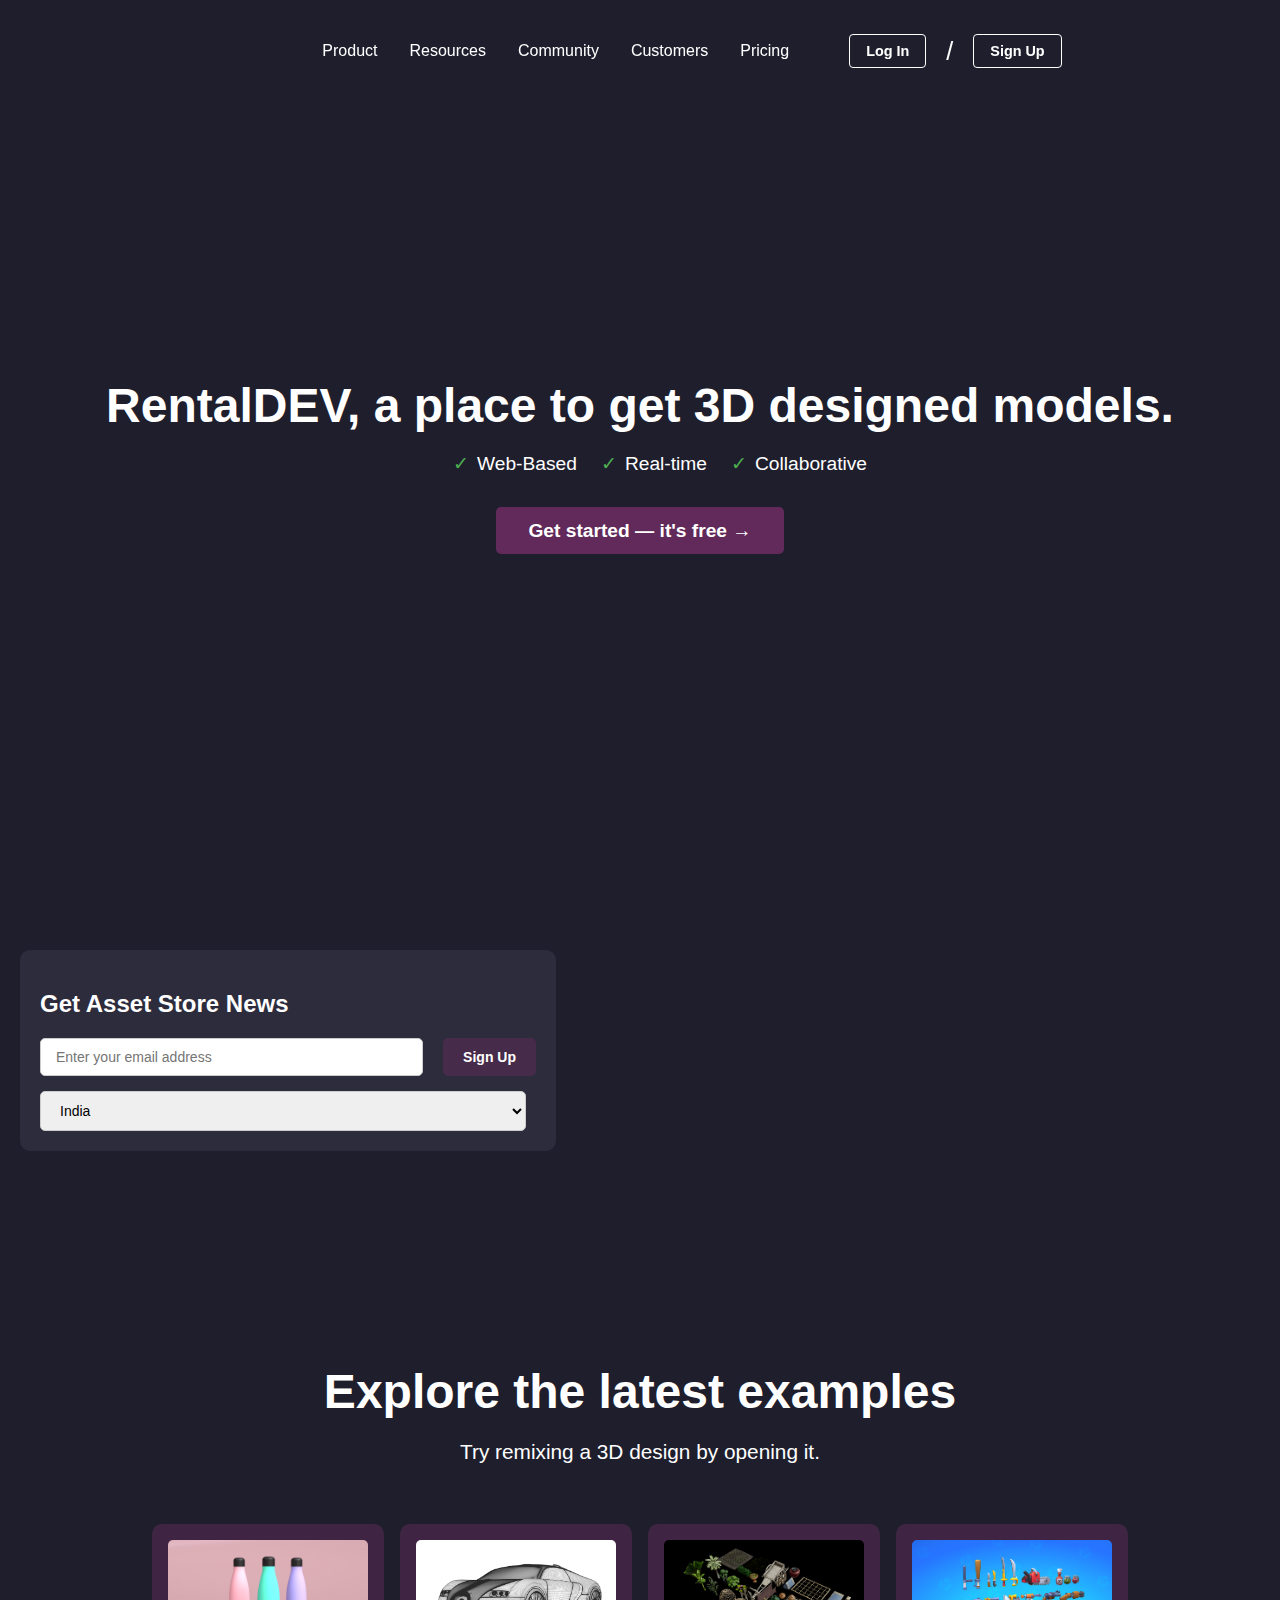
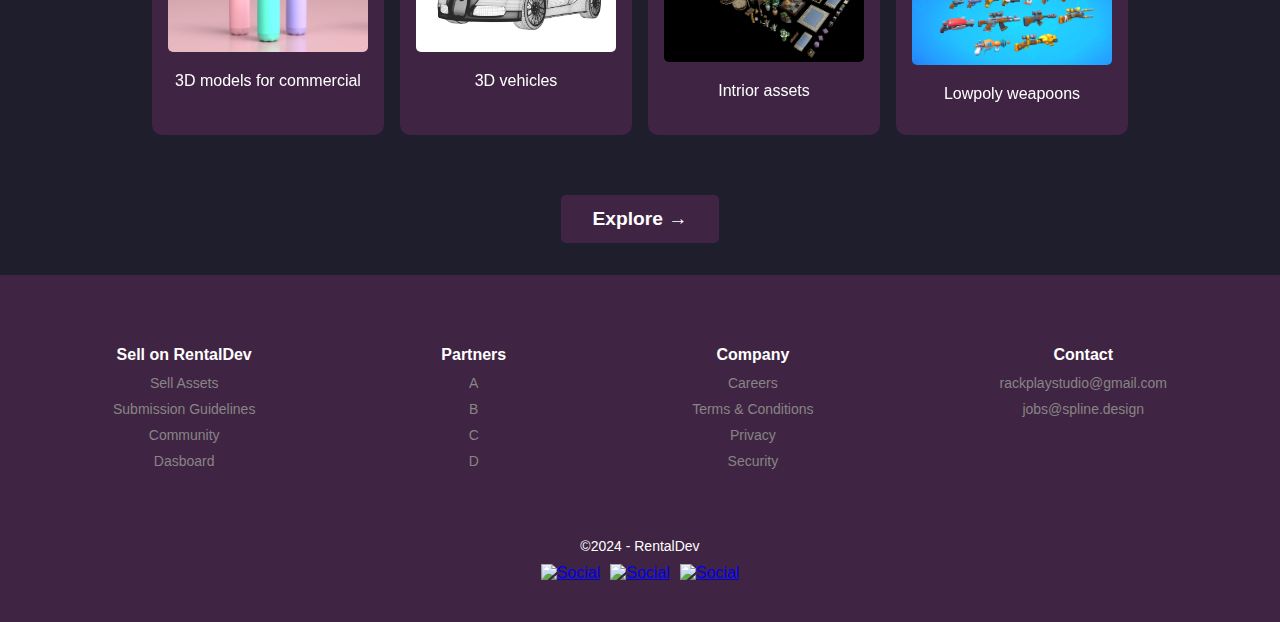
==== index.html @ 05e3976b "First Commit" ====
<!DOCTYPE html>
<html lang="en">
<head>
    <meta charset="UTF-8">
    <meta name="viewport" content="width=device-width, initial-scale=1.0">
    <title>3D Collaborative Design</title>
    <link rel="stylesheet" href="style.css">
    <script type="module" src="https://unpkg.com/@splinetool/viewer@1.9.54/build/spline-viewer.js"></script>
</head>
<body>
    <header>
        <nav class="navbar">
            <ul>
                <li><a href="#">Product</a></li>
                <li><a href="#">Resources</a></li>
                <li><a href="#">Community</a></li>
                <li><a href="#">Customers</a></li>
                <li><a href="#">Pricing</a></li>
            </ul>
            <button class="login-btn">Log In</button>
            <p class="slash">/</p>
            <button class="signUp-btn">Sign Up</button>
        </nav>
    </header>
    
    <section class="hero-section">
        <!-- Spline Viewer -->
        <spline-viewer
            url="https://prod.spline.design/7t56XCnEMOMOG2Kn/scene.splinecode"
            id="spline-viewer"
        ></spline-viewer>

        <!-- Content Overlay -->
        <div class="content">
            <h1>RentalDEV, a place to get 3D designed models.</h1>
            <ul class="features">
                <li>Web-Based</li>
                <li>Real-time</li>
                <li>Collaborative</li>
            </ul>
            <button class="cta-btn">Get started — it's free →</button>
        </div>
        <!-- <p class="hint">Press and drag to orbit</p> -->
    </section>
<!-- Forms -->
    <section class="form-section">
        <div class="form-container">
            <h2>Get Asset Store News</h2>
            <form class="subscribe-form">
                <div class="form-group">
                    <input type="email" placeholder="Enter your email address" required />
                    <button type="submit">Sign Up</button>
                </div>
                <div class="form-group">
                    <select>
                        <option value="India">India</option>
                        <option value="USA">USA</option>
                        <option value="UK">UK</option>
                        <option value="Canada">Canada</option>
                        <option value="Australia">Australia</option>
                    </select>
                </div>
            </form>
        </div>
        <div class="spline-container">
            <spline-viewer
            url="https://prod.spline.design/6tECTOuLBxXxTkJR/scene.splinecode"
            id="spline-viewer3"
        ></spline-viewer>
        </div>
    </section>

<!-- Cards -->
    <section class="examples-section">
        <h1 >Explore the latest examples</h1>
        <p class="cardsDiscription">Try remixing a 3D design by opening it.</p>
        <div class="examples-container">
            <div class="example-card">
                <img src="Images/0360.png" alt="3D Text">
                <p>3D models for commercial</p>
            </div>
            <div class="example-card">
                <img src="Images/bugatti-1651718_1280.png" alt="Interactive 3D Experience">
                <p>3D vehicles</p>
            </div>
            <div class="example-card">
                <img src="Images/Screenshot 2024-12-22 143016.png" alt="Interactive 3D Experience">
                <p>Intrior assets</p>
            </div>
            <div class="example-card">
                <img src="Images/Screenshot 2024-12-22 143150.png" alt="Interactive 3D Experience">
                <p>Lowpoly weapoons</p>
            </div>
            <!-- Add more example cards as needed -->
        </div>
        <button class="explore-btn">Explore → </button>
    </section>

<!-- Footer -->
    <footer>
        <div class="footer-container">
            <div class="footer-logo">
                <!-- <img src="logo.png" alt="Logo" /> -->
            </div>
            <div class="footer-links">
                <div>
                    <h4>Sell on RentalDev</h4>
                    <ul>
                        <li><a href="#" class="footerLinkText">Sell Assets</a></li>
                        <li><a href="#">Submission Guidelines</a></li>
                        <li><a href="#">Community</a></li>
                        <li><a href="#">Dasboard</a></li>
                    </ul>
                </div>
                <div>
                    <h4>Partners</h4>
                    <ul>
                        <li><a href="#">A</a></li>
                        <li><a href="#">B</a></li>
                        <li><a href="#">C</a></li>
                        <li><a href="#">D</a></li>

                    </ul>
                </div>
                <div>
                    <h4>Company</h4>
                    <ul>
                        <li><a href="#">Careers</a></li>
                        <li><a href="#">Terms & Conditions</a></li>
                        <li><a href="#">Privacy</a></li>
                        <li><a href="#">Security</a></li>
                    </ul>
                </div>
                <div>
                    <h4>Contact</h4>
                    <ul>
                        <li><a href="mailto:help@spline.design">rackplaystudio@gmail.com</a></li>
                        <li><a href="mailto:jobs@spline.design">jobs@spline.design</a></li>
                    </ul>
                </div>
            </div>
            <div class="footer-bottom">
                <p>©2024 - RentalDev</p>
                <div class="social-icons">
                    <a href="#"><img src="icon1.png" alt="Social" /></a>
                    <a href="#"><img src="icon2.png" alt="Social" /></a>
                    <a href="#"><img src="icon3.png" alt="Social" /></a>
                </div>
            </div>
        </div>
    </footer>    
</body>
</html>
---- style.css ----
/* General styling */
body {
    margin: 0;
    font-family: Arial, sans-serif;
    background-color: #1e1e2d;
    color: white;
    /* overflow: hidden; */
    overflow-x: hidden;
}

header {
    position: absolute;
    top: 0;
    width: 100%;
    padding: 1rem 2rem;
    display: flex;
    justify-content: space-between;
    align-items: center;
    z-index: 10;
}

.navbar {
    display: flex;
    justify-content: center;
    align-items: center;
    height: 60px; /* Set a fixed height for the nav bar */
    position: fixed;
    width: 100%;
    z-index: 10000;
    margin-top: 70px;
    backdrop-filter: blur(10px);
}

.navbar ul {
    list-style: none;
    display: flex;
    gap: 2rem;
    
}

.navbar a {
    text-decoration: none;
    color: white;
    font-size: 1rem;
}

.slash {
    font-size: 25px;
    padding: 20px;
}

.login-btn {
    padding: 0.5rem 1rem;
    background: transparent;
    border: 1px solid white;
    color: white;
    cursor: pointer;
    border-radius: 4px;
    font-size: 0.9rem;
    margin-left: 60px;
}

.signUp-btn {
    padding: 0.5rem 1rem;
    background: transparent;
    border: 1px solid white;
    color: white;
    cursor: pointer;
    border-radius: 4px;
    font-size: 0.9rem;
}

/* Hero Section */
.hero-section {
    position: relative;
    display: flex;
    flex-direction: column;
    justify-content: center;
    align-items: center;
    height: 100vh;
    text-align: center;
    overflow: hidden;
}

.hero-section .content {
    z-index: 2;
    position: relative;
}

h1 {
    font-size: 3rem;
    margin-bottom: 1rem;
    font-weight: 600;
}

.features {
    list-style: none;
    display: flex;
    gap: 1.5rem;
    justify-content: center;
    font-size: 1.2rem;
    margin-bottom: 2rem;
}

.features li::before {
    content: "✓";
    color: #4caf50;
    margin-right: 0.5rem;
}

.cta-btn {
    padding: 0.8rem 2rem;
    background-color: #612a5a;
    border: none;
    color: white;
    border-radius: 5px;
    font-size: 1.2rem;
    cursor: pointer;
    transition: background-color 0.3s ease;
}

.cta-btn:hover {
    background-color: #0056b3;
}

/* Spline Viewer */
#spline-viewer {
    position: absolute;
    top: 0;
    left: 0;
    width: 100%;
    height: 100%;
    z-index: 1;/* Prevent interactions with the Spline viewer */
}

.hint {
    position: absolute;
    bottom: 1rem;
    color: rgba(255, 255, 255, 0.6);
    font-size: 0.9rem;
    z-index: 2;
}

/* Examples Section */
.examples-section {
    padding: 2rem;
    text-align: center;
    /* background-color: #18181b; */
}

.examples-container {
    display: flex;
    gap: 1rem;
    justify-content: center;
    flex-wrap: wrap;
}

.example-card {
    background-color: #612a5a83;
    backdrop-filter: blur(10px);
    border-radius: 10px;
    width: 200px;
    padding: 1rem;
    text-align: center;
}

.example-card img {
    max-width: 100%;
    border-radius: 5px;
}

.explore-btn{
    padding: 0.8rem 2rem;
    background-color: #612a5a83;
    border: none;
    color: white;
    border-radius: 5px;
    font-size: 1.2rem;
    cursor: pointer;
    transition: background-color 0.3s ease;
    margin-top: 60px;
}

.cardsDiscription{
    font-size: 1.3rem;
    margin-bottom: 60px;
}

/* General Section Styling */
.form-section {
    display: flex;
    justify-content: center;
    align-items: center;
    padding: 50px 20px;
  }
  
.form-container {
  text-align: center;
  max-width: 500px;
  width: 100%;
}

.form-container h2 {
  font-size: 24px;
  margin-bottom: 20px;
  color: white;
}

/* Form Styling */
/* Form Section Styling */
.form-section {
    display: flex;
    justify-content: space-between;
    align-items: flex-start;
    padding: 50px 20px;
    gap: 20px;
}

.form-container {
    max-width: 40%;
    width: 100%;
    text-align: left;
    background-color: #2c2c3d;
    padding: 20px;
    border-radius: 10px;
}

.form-container h2 {
    font-size: 24px;
    margin-bottom: 20px;
    color: white;
}

.subscribe-form {
    display: flex;
    flex-direction: column;
    gap: 15px;
}

.form-group {
    display: flex;
    flex-wrap: wrap;
    gap: 10px;
}

input[type="email"], select {
    flex: 1;
    padding: 10px 15px;
    font-size: 14px;
    border: 1px solid #ccc;
    border-radius: 5px;
    outline: none;
    margin-right: 10px;
}

button {
    padding: 10px 20px;
    font-size: 14px;
    font-weight: bold;
    color: white;
    background-color: #612a5a83; /* Button color */
    border: none;
    border-radius: 5px;
    cursor: pointer;
    transition: background-color 0.3s;
}

button:hover {
    background-color: #0056b3;
}

/* Spline Container */
.spline-container {
    flex: 1;
    height: 300px; /* Adjust height as needed */
    background-color: transparent;
}

.spline-container #spline-viewer {
    width: 100%;
    height: 100%;
    border-radius: 10px;
    overflow: hidden;
}
  

/* Footer CSS Ssection */
footer {
    background-color: #612a5a83;
    color: #ffffff;
    padding: 40px 20px;
    font-family: Arial, sans-serif;
}

.footer-container {
    display: flex;
    flex-direction: column;
    align-items: center;
    text-align: center;
    /* margin-top: 150px; */
}

.footer-logo img {
    width: 50px;
    margin-bottom: 50px;

}

.footer-links {
    display: flex;
    justify-content: space-around;
    flex-wrap: wrap;
    width: 100%;
    margin-bottom: 20px;
}

.footer-links div {
    margin: 10px;
}

.footer-links h4 {
    margin-bottom: 10px;
    font-size: 16px;
    font-weight: bold;
}

.footer-links ul {
    list-style: none;
    padding: 0;
    margin: 0;
}

.footer-links li {
    margin-bottom: 8px;
}

.footer-links a {
    color: #878585;
    text-decoration: none;
    font-size: 14px;
}

.footer-links a:hover {
    text-decoration: underline;
}

.footer-bottom {
    display: flex;
    flex-direction: column;
    align-items: center;
    margin-top: 20px;
}

.footer-bottom p {
    margin: 10px 0;
    font-size: 14px;
}

.social-icons {
    display: flex;
    gap: 10px;
}

.social-icons img {
    width: 20px;
    height: 20px;
    cursor: pointer;
}

.social-icons img:hover {
    opacity: 0.7;
}
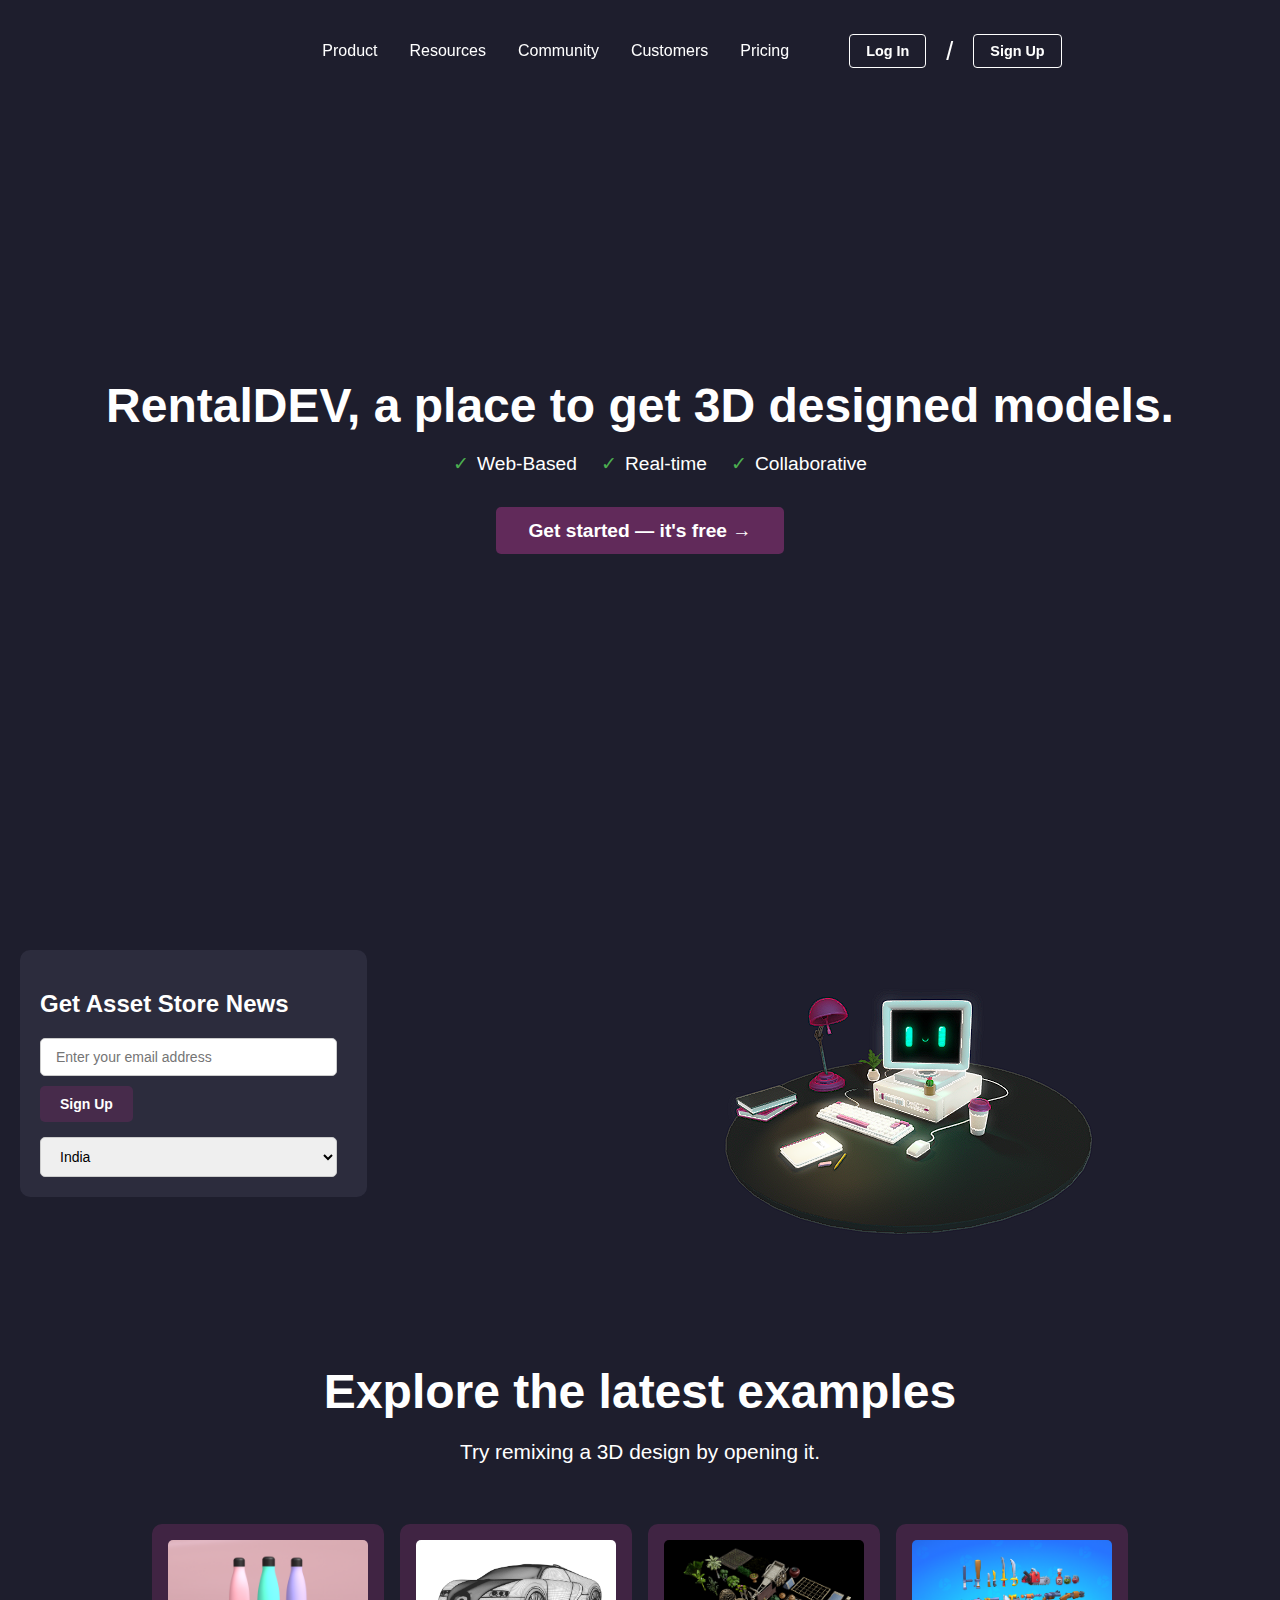
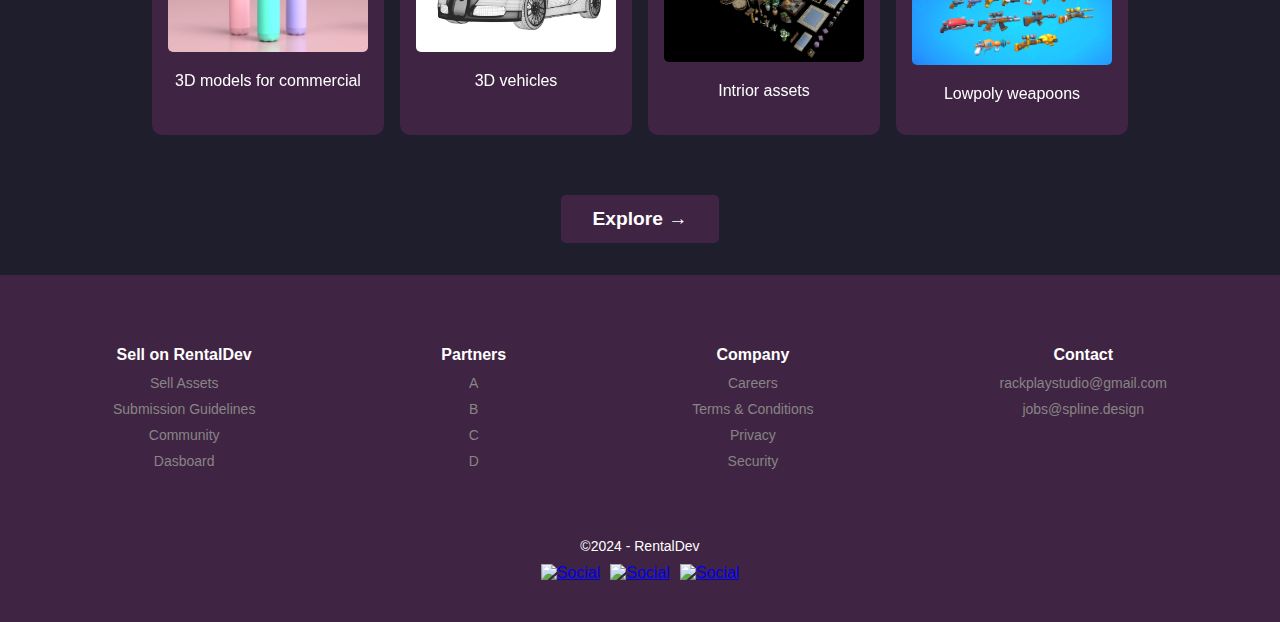
==== commit da9e409a: "add pc image for temp" ====
--- a/index.html
+++ b/index.html
@@ -63,10 +63,11 @@
             </form>
         </div>
         <div class="spline-container">
-            <spline-viewer
+            <!-- <spline-viewer
             url="https://prod.spline.design/6tECTOuLBxXxTkJR/scene.splinecode"
             id="spline-viewer3"
-        ></spline-viewer>
+            ></spline-viewer> -->
+            <img src="Images/Screenshot 2024-12-22 235912.png" alt="pc">
         </div>
     </section>
 
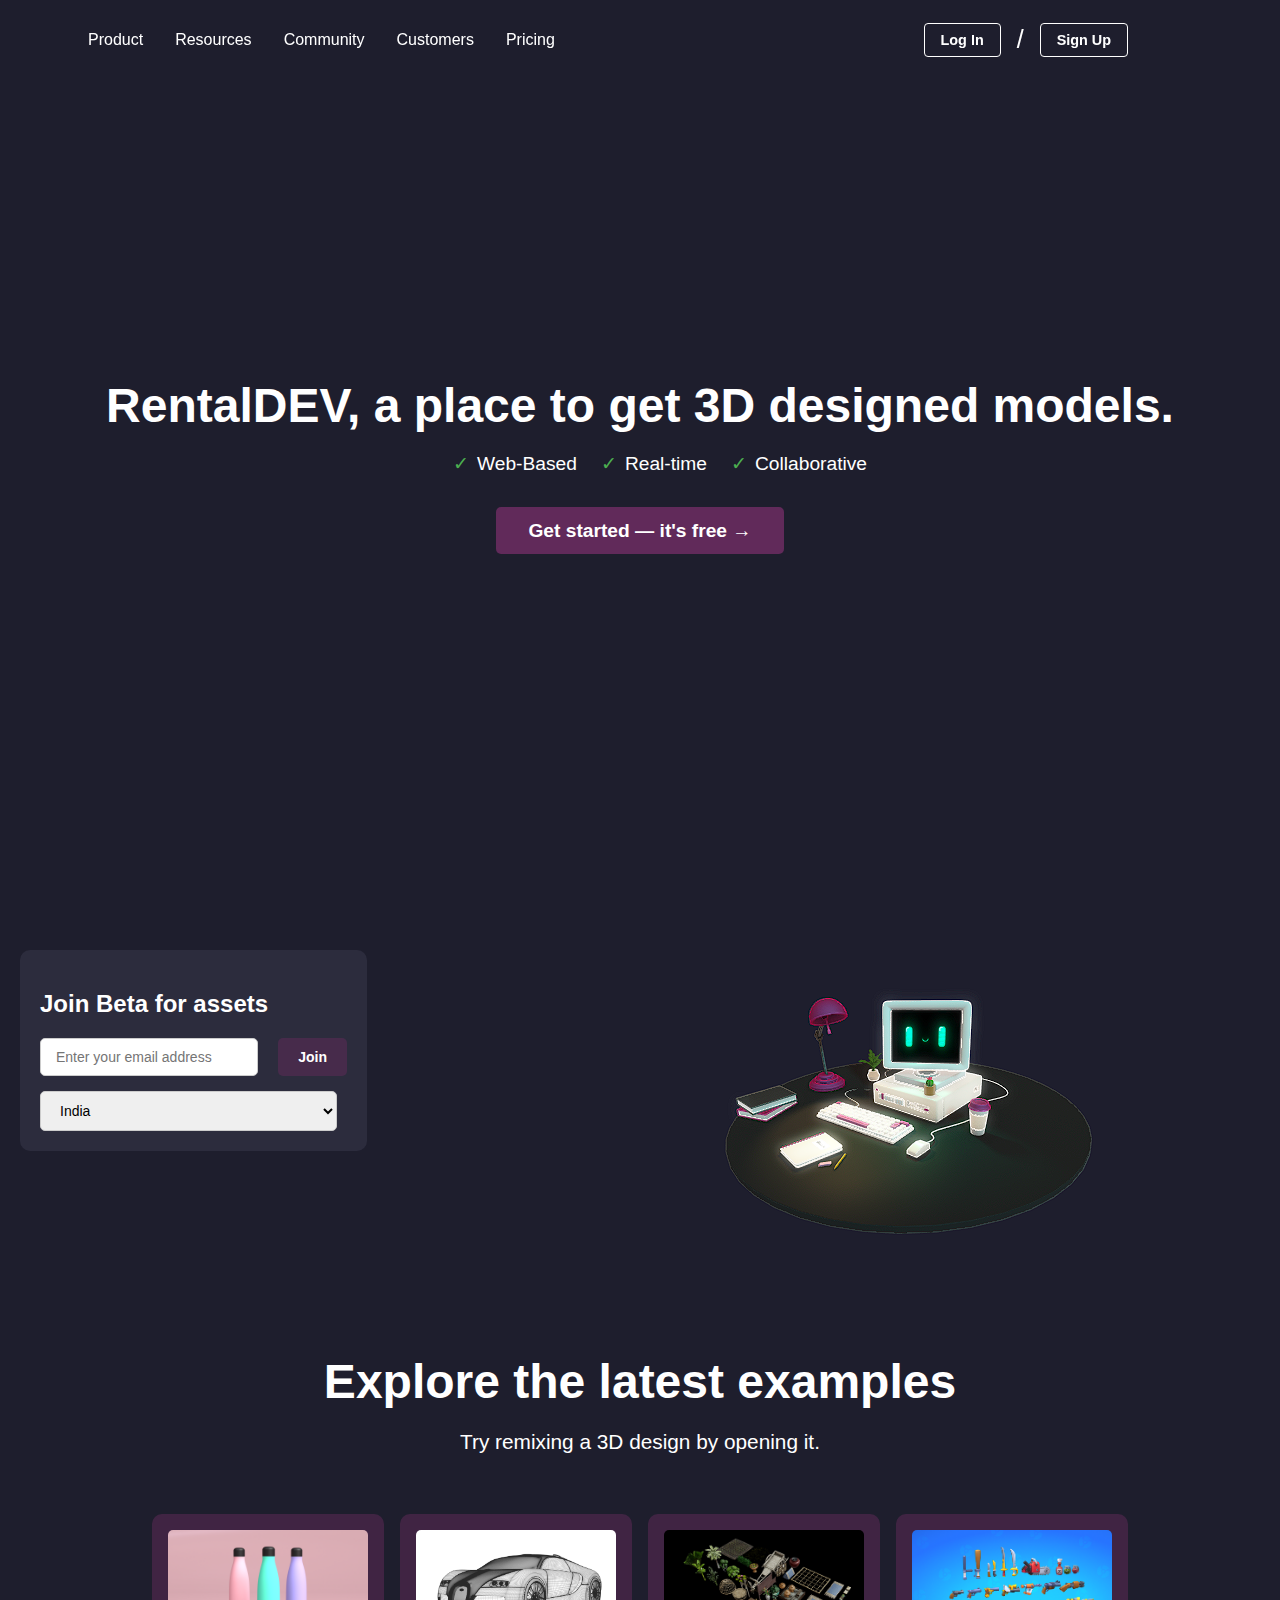
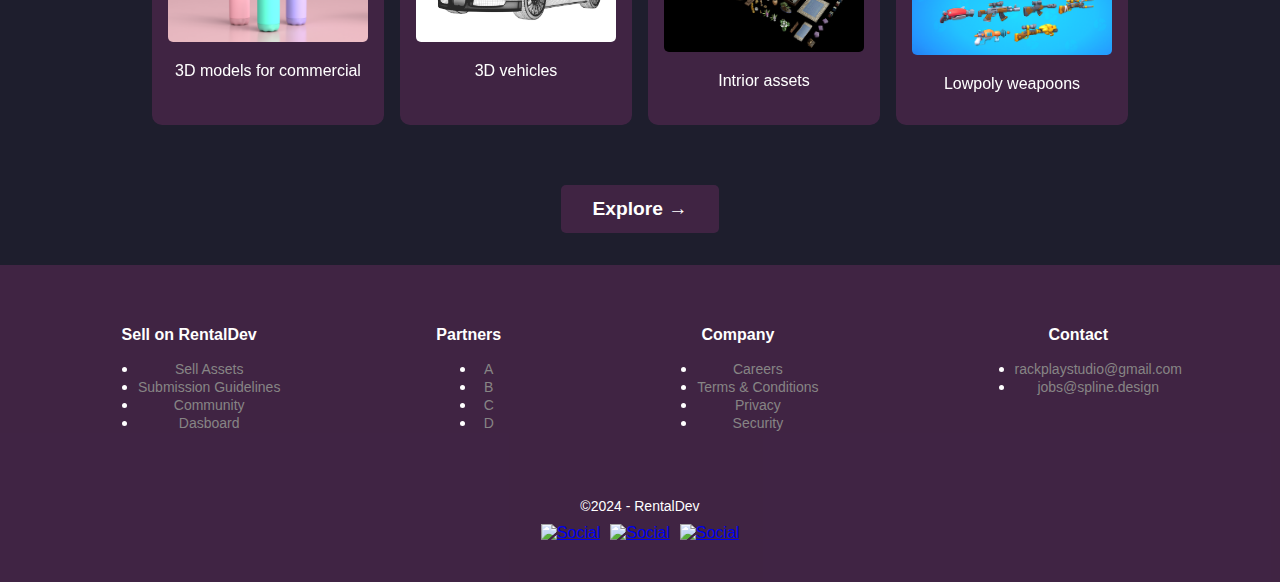
==== commit 05540a99: "Add mobile nav bar support" ====
--- a/index.html
+++ b/index.html
@@ -3,25 +3,35 @@
 <head>
     <meta charset="UTF-8">
     <meta name="viewport" content="width=device-width, initial-scale=1.0">
-    <title>3D Collaborative Design</title>
+    <title>Rental DEV</title>
     <link rel="stylesheet" href="style.css">
     <script type="module" src="https://unpkg.com/@splinetool/viewer@1.9.54/build/spline-viewer.js"></script>
+    <script src="script.js" defer></script>
 </head>
 <body>
     <header>
         <nav class="navbar">
-            <ul>
+            <div class="menu-icon" onclick="toggleMenu()">
+                <!-- Hamburger Icon -->
+                <span></span>
+                <span></span>
+                <span></span>
+            </div>
+            <ul class="nav-menu">
                 <li><a href="#">Product</a></li>
                 <li><a href="#">Resources</a></li>
                 <li><a href="#">Community</a></li>
                 <li><a href="#">Customers</a></li>
                 <li><a href="#">Pricing</a></li>
             </ul>
-            <button class="login-btn">Log In</button>
-            <p class="slash">/</p>
-            <button class="signUp-btn">Sign Up</button>
+            <div class="auth-buttons">
+                <button class="login-btn">Log In</button>
+                <p class="slash">/</p>
+                <button class="signUp-btn">Sign Up</button>
+            </div>
         </nav>
     </header>
+    
     
     <section class="hero-section">
         <!-- Spline Viewer -->
@@ -45,11 +55,11 @@
 <!-- Forms -->
     <section class="form-section">
         <div class="form-container">
-            <h2>Get Asset Store News</h2>
+            <h2>Join Beta for assets</h2>
             <form class="subscribe-form">
                 <div class="form-group">
                     <input type="email" placeholder="Enter your email address" required />
-                    <button type="submit">Sign Up</button>
+                    <button type="submit">Join</button>
                 </div>
                 <div class="form-group">
                     <select>
--- a/style.css
+++ b/style.css
@@ -4,7 +4,6 @@
     font-family: Arial, sans-serif;
     background-color: #1e1e2d;
     color: white;
-    /* overflow: hidden; */
     overflow-x: hidden;
 }
 
@@ -19,47 +18,47 @@
     z-index: 10;
 }
 
+/* Navigation Bar Styling */
 .navbar {
     display: flex;
-    justify-content: center;
-    align-items: center;
-    height: 60px; /* Set a fixed height for the nav bar */
+    justify-content: space-between;
+    align-items: center;
     position: fixed;
-    width: 100%;
-    z-index: 10000;
-    margin-top: 70px;
+    top: 0;
+    width: 100%;
+    z-index: 10;
     backdrop-filter: blur(10px);
-}
-
-.navbar ul {
+    padding: 0 1rem;
+}
+
+.nav-menu {
     list-style: none;
     display: flex;
     gap: 2rem;
-    
-}
-
-.navbar a {
+    transition: max-height 0.3s ease;
+}
+
+.nav-menu a {
+    color: white;
     text-decoration: none;
-    color: white;
     font-size: 1rem;
-}
-
-.slash {
-    font-size: 25px;
-    padding: 20px;
-}
-
-.login-btn {
-    padding: 0.5rem 1rem;
-    background: transparent;
-    border: 1px solid white;
-    color: white;
-    cursor: pointer;
-    border-radius: 4px;
-    font-size: 0.9rem;
-    margin-left: 60px;
-}
-
+    font-weight: 500;
+    transition: color 0.3s;
+}
+
+.nav-menu a:hover {
+    color: #ff7f50;
+}
+
+/* Authentication Buttons */
+.auth-buttons {
+    display: flex;
+    align-items: center;
+    gap: 1rem;
+    padding-right: 200px;
+}
+
+.login-btn,
 .signUp-btn {
     padding: 0.5rem 1rem;
     background: transparent;
@@ -68,6 +67,61 @@
     cursor: pointer;
     border-radius: 4px;
     font-size: 0.9rem;
+    transition: background-color 0.3s, color 0.3s;
+}
+
+.login-btn:hover,
+.signUp-btn:hover {
+    background-color: #ff7f50;
+    color: white;
+}
+
+.slash {
+    font-size: 25px;
+    color: white;
+}
+
+/* Add or modify this part in your existing CSS */
+.menu-icon {
+    display: none;
+    flex-direction: column;
+    gap: 5px;
+    cursor: pointer;
+}
+
+.menu-icon span {
+    width: 25px;
+    height: 3px;
+    background: white;
+    border-radius: 2px;
+    transition: 0.3s;
+}
+
+.nav-menu {
+    list-style: none;
+    display: flex;
+    gap: 2rem;
+}
+
+.nav-menu.active {
+    display: flex;
+    flex-direction: column;
+    position: absolute;
+    top: 60px;
+    right: 0;
+    background-color: #46214141;
+    width: 100%;
+    padding: 1rem;
+}
+
+@media (max-width: 768px) {
+    .menu-icon {
+        display: flex;
+    }
+
+    .nav-menu {
+        display: none;
+    }
 }
 
 /* Hero Section */
@@ -130,7 +184,7 @@
     left: 0;
     width: 100%;
     height: 100%;
-    z-index: 1;/* Prevent interactions with the Spline viewer */
+    z-index: 1;
 }
 
 .hint {
@@ -141,11 +195,93 @@
     z-index: 2;
 }
 
+/* General Section Styling */
+.form-section {
+    display: flex;
+    justify-content: center;
+    align-items: center;
+    padding: 50px 20px;
+  }
+  
+.form-container {
+  text-align: center;
+  max-width: 500px;
+  width: 100%;
+}
+
+.form-container h2 {
+  font-size: 24px;
+  margin-bottom: 20px;
+  color: white;
+}
+
+/* Form Styling */
+/* Form Section Styling */
+.form-section {
+    display: flex;
+    justify-content: space-between;
+    align-items: flex-start;
+    padding: 50px 20px;
+    gap: 20px;
+}
+
+.form-container {
+    max-width: 40%;
+    width: 100%;
+    text-align: left;
+    background-color: #2c2c3d;
+    padding: 20px;
+    border-radius: 10px;
+}
+
+.form-container h2 {
+    font-size: 24px;
+    margin-bottom: 20px;
+    color: white;
+}
+
+.subscribe-form {
+    display: flex;
+    flex-direction: column;
+    gap: 15px;
+}
+
+.form-group {
+    display: flex;
+    flex-wrap: wrap;
+    gap: 10px;
+}
+
+input[type="email"], select {
+    flex: 1;
+    padding: 10px 15px;
+    font-size: 14px;
+    border: 1px solid #ccc;
+    border-radius: 5px;
+    outline: none;
+    margin-right: 10px;
+}
+
+button {
+    padding: 10px 20px;
+    font-size: 14px;
+    font-weight: bold;
+    color: white;
+    background-color: #612a5a83; /* Button color */
+    border: none;
+    border-radius: 5px;
+    cursor: pointer;
+    transition: background-color 0.3s;
+}
+
+button:hover {
+    background-color: #0056b3;
+}
+
 /* Examples Section */
 .examples-section {
     padding: 2rem;
     text-align: center;
-    /* background-color: #18181b; */
 }
 
 .examples-container {
@@ -169,7 +305,7 @@
     border-radius: 5px;
 }
 
-.explore-btn{
+.explore-btn {
     padding: 0.8rem 2rem;
     background-color: #612a5a83;
     border: none;
@@ -181,110 +317,12 @@
     margin-top: 60px;
 }
 
-.cardsDiscription{
+.cardsDiscription {
     font-size: 1.3rem;
     margin-bottom: 60px;
 }
 
-/* General Section Styling */
-.form-section {
-    display: flex;
-    justify-content: center;
-    align-items: center;
-    padding: 50px 20px;
-  }
-  
-.form-container {
-  text-align: center;
-  max-width: 500px;
-  width: 100%;
-}
-
-.form-container h2 {
-  font-size: 24px;
-  margin-bottom: 20px;
-  color: white;
-}
-
-/* Form Styling */
-/* Form Section Styling */
-.form-section {
-    display: flex;
-    justify-content: space-between;
-    align-items: flex-start;
-    padding: 50px 20px;
-    gap: 20px;
-}
-
-.form-container {
-    max-width: 40%;
-    width: 100%;
-    text-align: left;
-    background-color: #2c2c3d;
-    padding: 20px;
-    border-radius: 10px;
-}
-
-.form-container h2 {
-    font-size: 24px;
-    margin-bottom: 20px;
-    color: white;
-}
-
-.subscribe-form {
-    display: flex;
-    flex-direction: column;
-    gap: 15px;
-}
-
-.form-group {
-    display: flex;
-    flex-wrap: wrap;
-    gap: 10px;
-}
-
-input[type="email"], select {
-    flex: 1;
-    padding: 10px 15px;
-    font-size: 14px;
-    border: 1px solid #ccc;
-    border-radius: 5px;
-    outline: none;
-    margin-right: 10px;
-}
-
-button {
-    padding: 10px 20px;
-    font-size: 14px;
-    font-weight: bold;
-    color: white;
-    background-color: #612a5a83; /* Button color */
-    border: none;
-    border-radius: 5px;
-    cursor: pointer;
-    transition: background-color 0.3s;
-}
-
-button:hover {
-    background-color: #0056b3;
-}
-
-/* Spline Container */
-.spline-container {
-    flex: 1;
-    height: 300px; /* Adjust height as needed */
-    background-color: transparent;
-}
-
-.spline-container #spline-viewer {
-    width: 100%;
-    height: 100%;
-    border-radius: 10px;
-    overflow: hidden;
-}
-  
-
-/* Footer CSS Ssection */
+/* Footer */
 footer {
     background-color: #612a5a83;
     color: #ffffff;
@@ -297,13 +335,11 @@
     flex-direction: column;
     align-items: center;
     text-align: center;
-    /* margin-top: 150px; */
 }
 
 .footer-logo img {
     width: 50px;
     margin-bottom: 50px;
-
 }
 
 .footer-links {
@@ -312,10 +348,6 @@
     flex-wrap: wrap;
     width: 100%;
     margin-bottom: 20px;
-}
-
-.footer-links div {
-    margin: 10px;
 }
 
 .footer-links h4 {
@@ -324,16 +356,6 @@
     font-weight: bold;
 }
 
-.footer-links ul {
-    list-style: none;
-    padding: 0;
-    margin: 0;
-}
-
-.footer-links li {
-    margin-bottom: 8px;
-}
-
 .footer-links a {
     color: #878585;
     text-decoration: none;
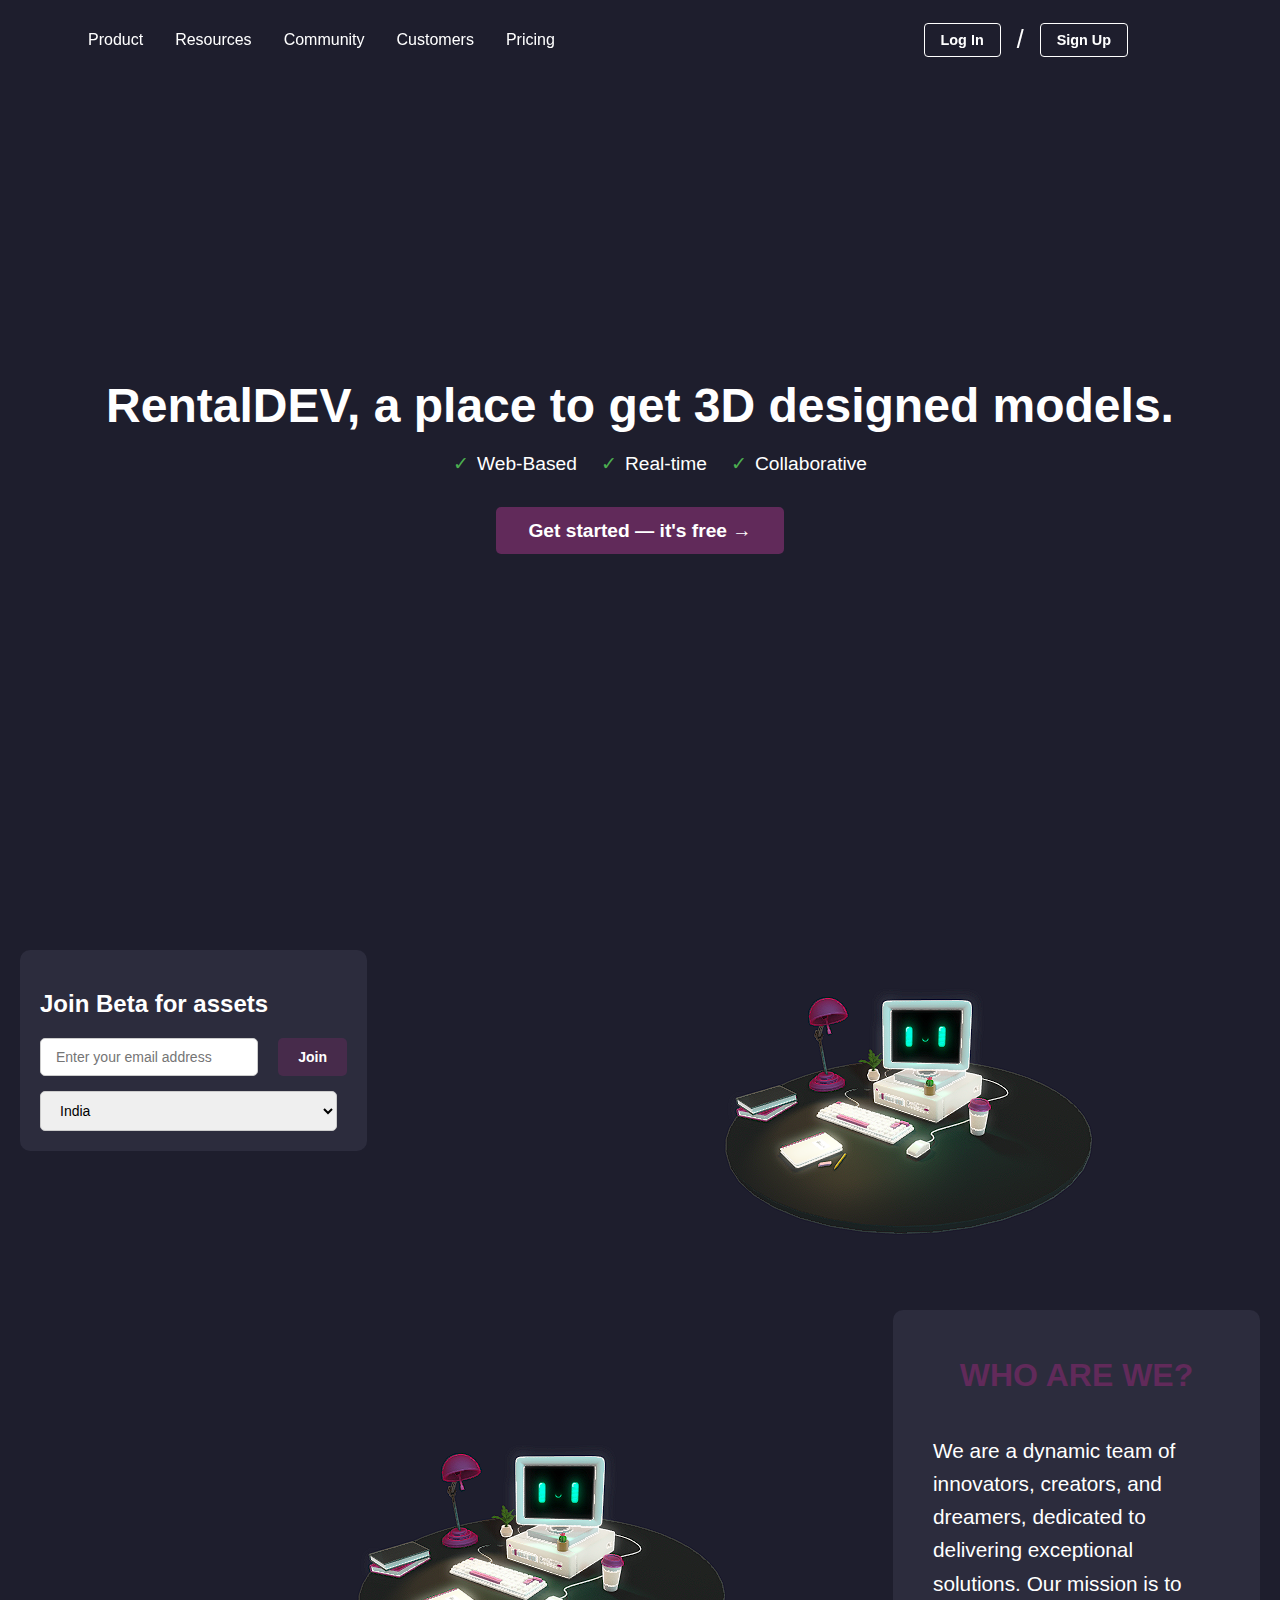
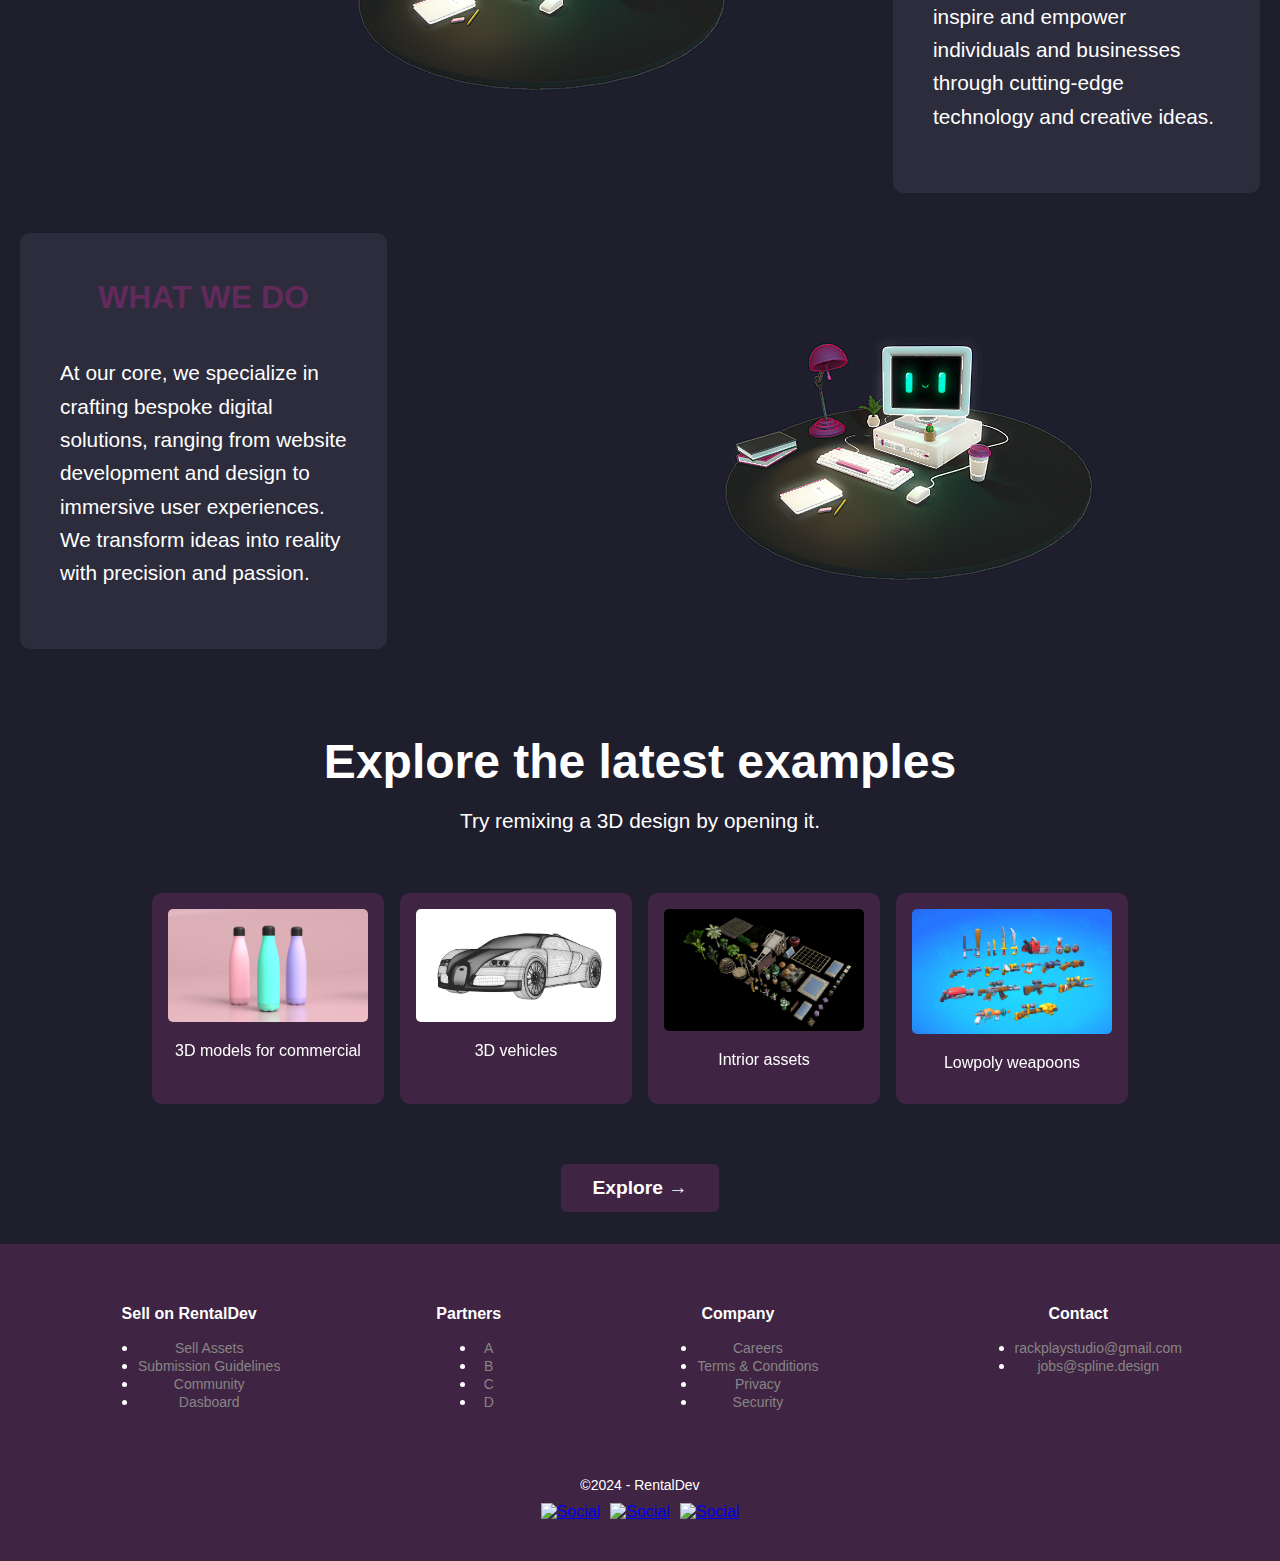
==== commit 08dc22f5: "add 2 new sections" ====
--- a/index.html
+++ b/index.html
@@ -81,6 +81,39 @@
         </div>
     </section>
 
+    <section id="who-we-are" class="info-section">
+        <div class="LeftImage">
+            <!-- <spline-viewer
+            url="https://prod.spline.design/6tECTOuLBxXxTkJR/scene.splinecode"
+            id="spline-viewer3"
+            ></spline-viewer> -->
+            <img src="Images/Screenshot 2024-12-22 235912.png" alt="pc">
+        </div>
+        <div class="container">
+            <h2>Who Are We?</h2>
+            <p>
+                We are a dynamic team of innovators, creators, and dreamers, dedicated to delivering exceptional solutions. Our mission is to inspire and empower individuals and businesses through cutting-edge technology and creative ideas.
+            </p>
+        </div>
+    </section>
+    
+    <section id="what-we-do" class="info-section2">
+        <div class="container">
+            <h2>What We Do</h2>
+            <p>
+                At our core, we specialize in crafting bespoke digital solutions, ranging from website development and design to immersive user experiences. We transform ideas into reality with precision and passion.
+            </p>
+        </div>
+        <div class="RightImage">
+            <!-- <spline-viewer
+            url="https://prod.spline.design/6tECTOuLBxXxTkJR/scene.splinecode"
+            id="spline-viewer3"
+            ></spline-viewer> -->
+            <img src="Images/Screenshot 2024-12-22 235912.png" alt="pc">
+        </div>
+    </section>
+    
+
 <!-- Cards -->
     <section class="examples-section">
         <h1 >Explore the latest examples</h1>
--- a/style.css
+++ b/style.css
@@ -28,6 +28,8 @@
     width: 100%;
     z-index: 10;
     backdrop-filter: blur(10px);
+    border-radius: 10px; /* Optional: for rounded corners */
+
     padding: 0 1rem;
 }
 
@@ -101,6 +103,8 @@
     list-style: none;
     display: flex;
     gap: 2rem;
+    backdrop-filter: blur(25px);
+
 }
 
 .nav-menu.active {
@@ -109,9 +113,13 @@
     position: absolute;
     top: 60px;
     right: 0;
-    background-color: #46214141;
+    background-color: #a0118c63;
     width: 100%;
     padding: 1rem;
+    backdrop-filter: blur(25px); /* Applies the blur */
+    -webkit-backdrop-filter: blur(25px); /* Safari support */
+    border-radius: 10px; /* Optional: for rounded corners */
+
 }
 
 @media (max-width: 768px) {
@@ -278,6 +286,89 @@
     background-color: #0056b3;
 }
 
+/* General Section Styling */
+.info-section {
+    display: flex;
+    align-items: center; /* Centers items vertically */
+    justify-content: space-between; /* Adds space between text and image */
+    padding: 20px;
+    
+}
+
+.info-section h2 {
+    text-align: center;
+    font-size: 2rem;
+    color: #612a5a; /* Add your theme color */
+    margin-bottom: 20px;
+    text-transform: uppercase; 
+    padding-top: 20px;
+}
+
+.info-section p {
+    font-size: 20.8px;
+    line-height: 1.6;
+    color: #ffffff;
+    margin: 40px;
+    padding-bottom: 20px;
+
+}
+
+.info-section .container {
+    max-width: 40%;
+    max-width: 100%;
+    background-color: #2c2c3d;
+    border-radius: 10px;
+    margin: 0 auto;
+    
+}
+
+.info-section2{
+    display: flex;
+    align-items: center; /* Centers items vertically */
+    justify-content: space-between; /* Adds space between text and image */
+    padding: 20px;
+
+    .container{
+        max-width: 40%;
+        max-width: 100%;
+        background-color: #2c2c3d;
+        border-radius: 10px;
+        margin: 0 auto;
+        
+    }
+}
+
+.info-section2 h2{
+    text-align: center;
+    font-size: 2rem;
+    color: #612a5a; /* Add your theme color */
+    margin-bottom: 20px;
+    text-transform: uppercase;
+    padding-top: 20px;
+}
+
+.info-section2 p{
+    font-size: 20.8px;
+    line-height: 1.6;
+    color: #ffffff;
+    margin: 40px; 
+    padding-bottom: 20px;
+}
+
+
+
+/* Add media query for responsiveness */
+@media (max-width: 768px) {
+    .info-section h2 {
+        font-size: 1.5rem;
+    }
+
+    .info-section p {
+        font-size: 1rem;
+    }
+}
+
+
 /* Examples Section */
 .examples-section {
     padding: 2rem;
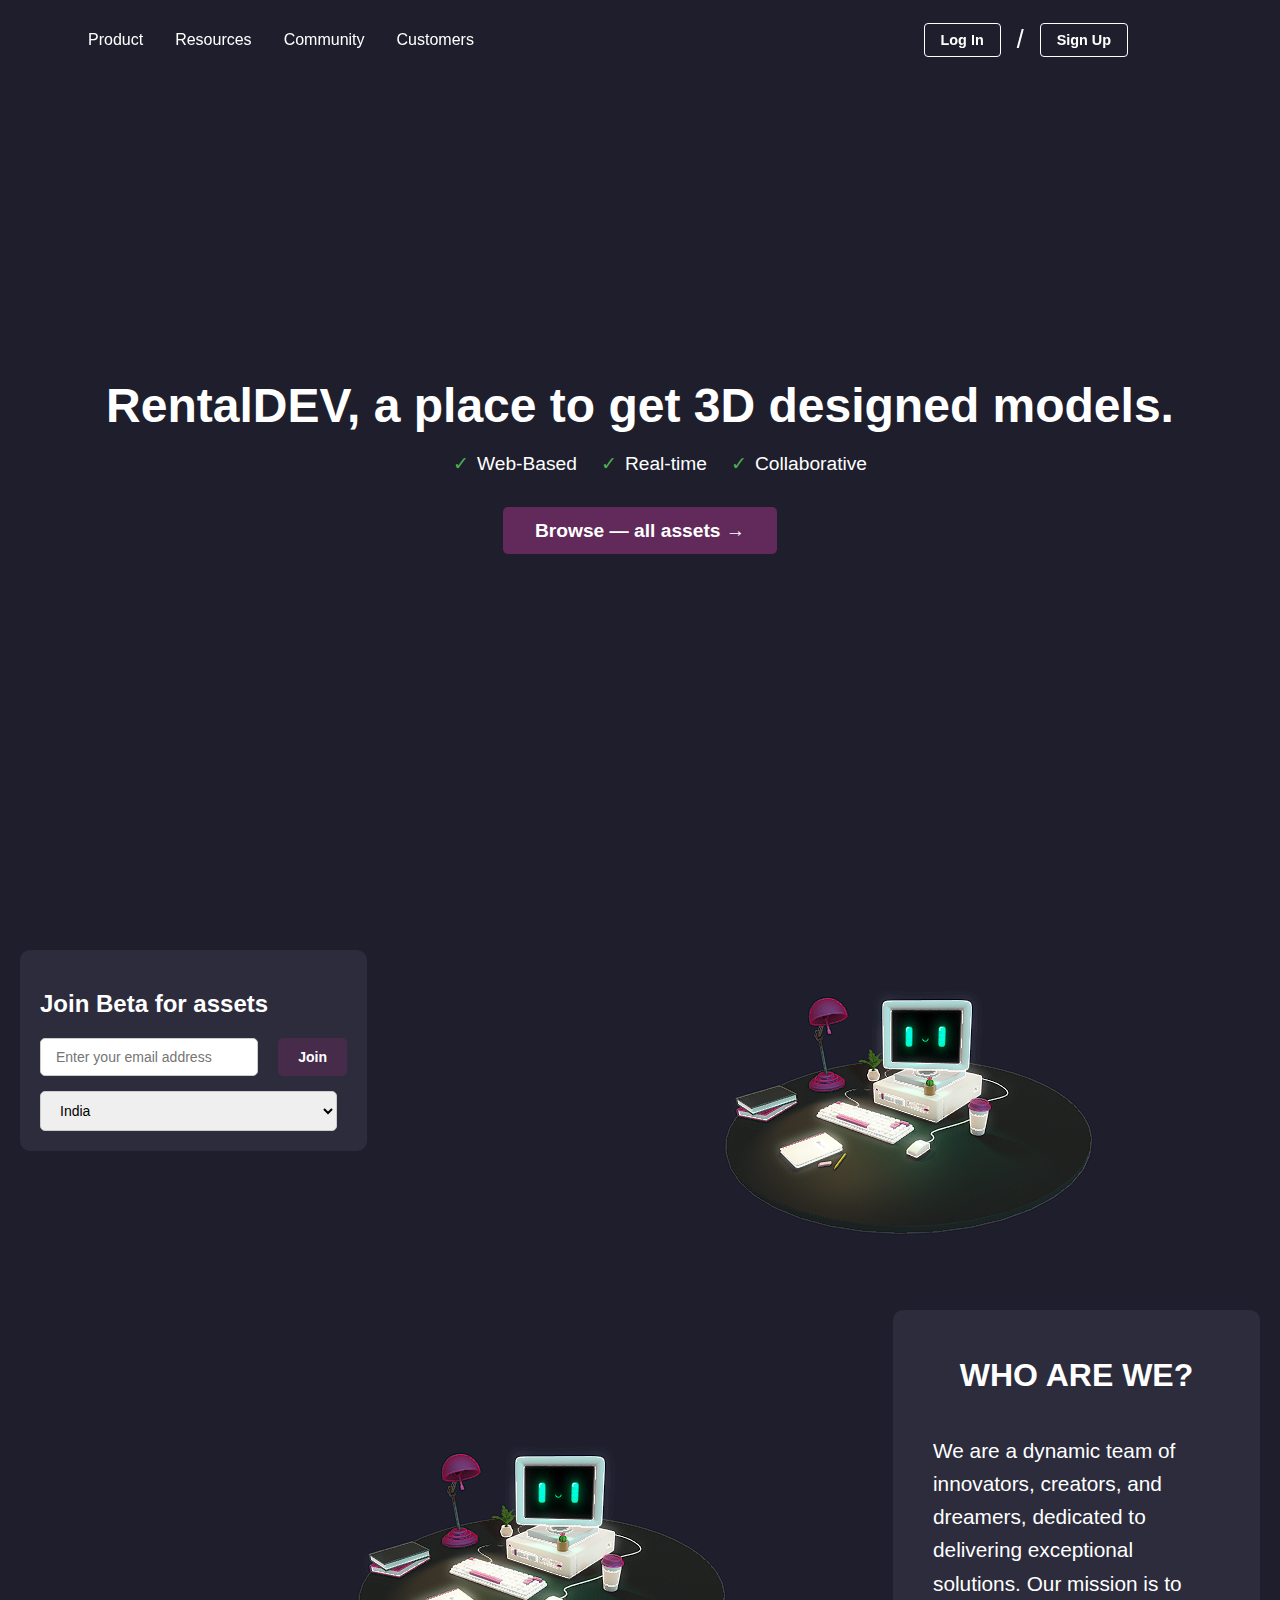
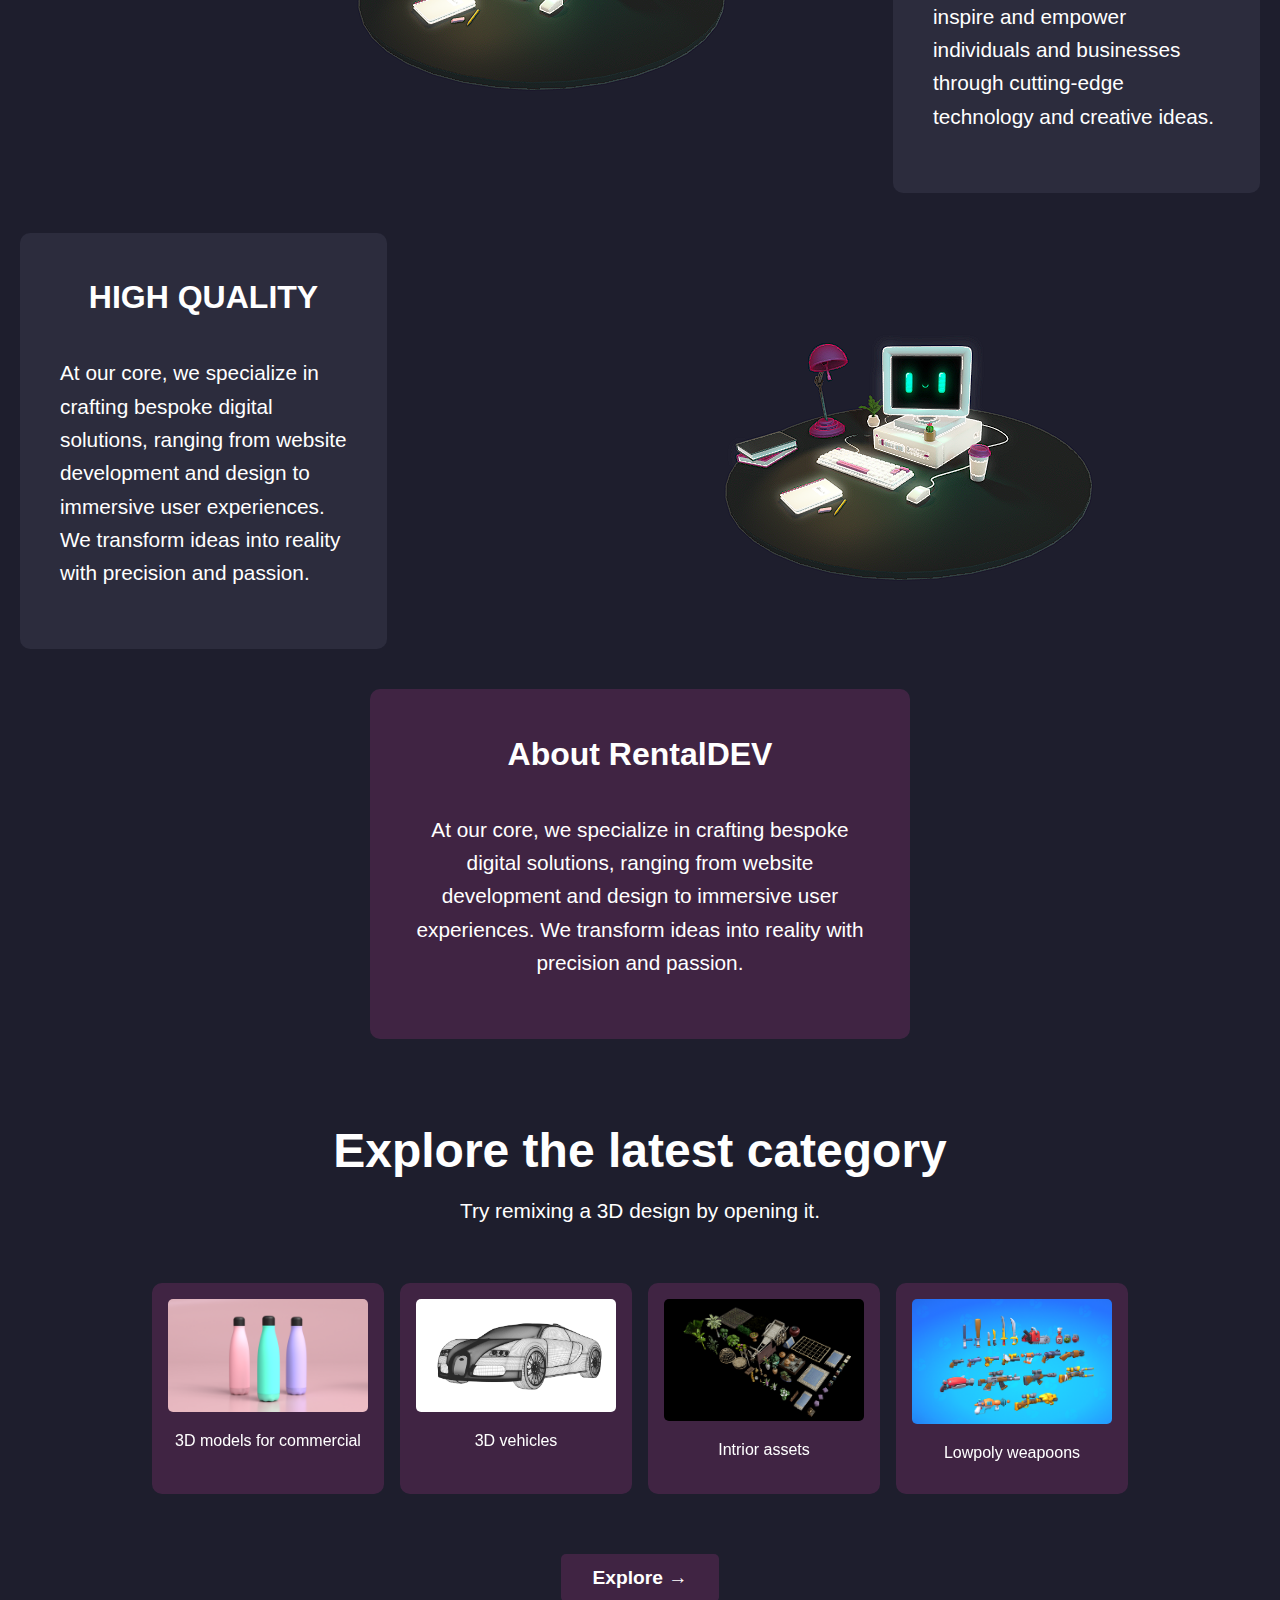
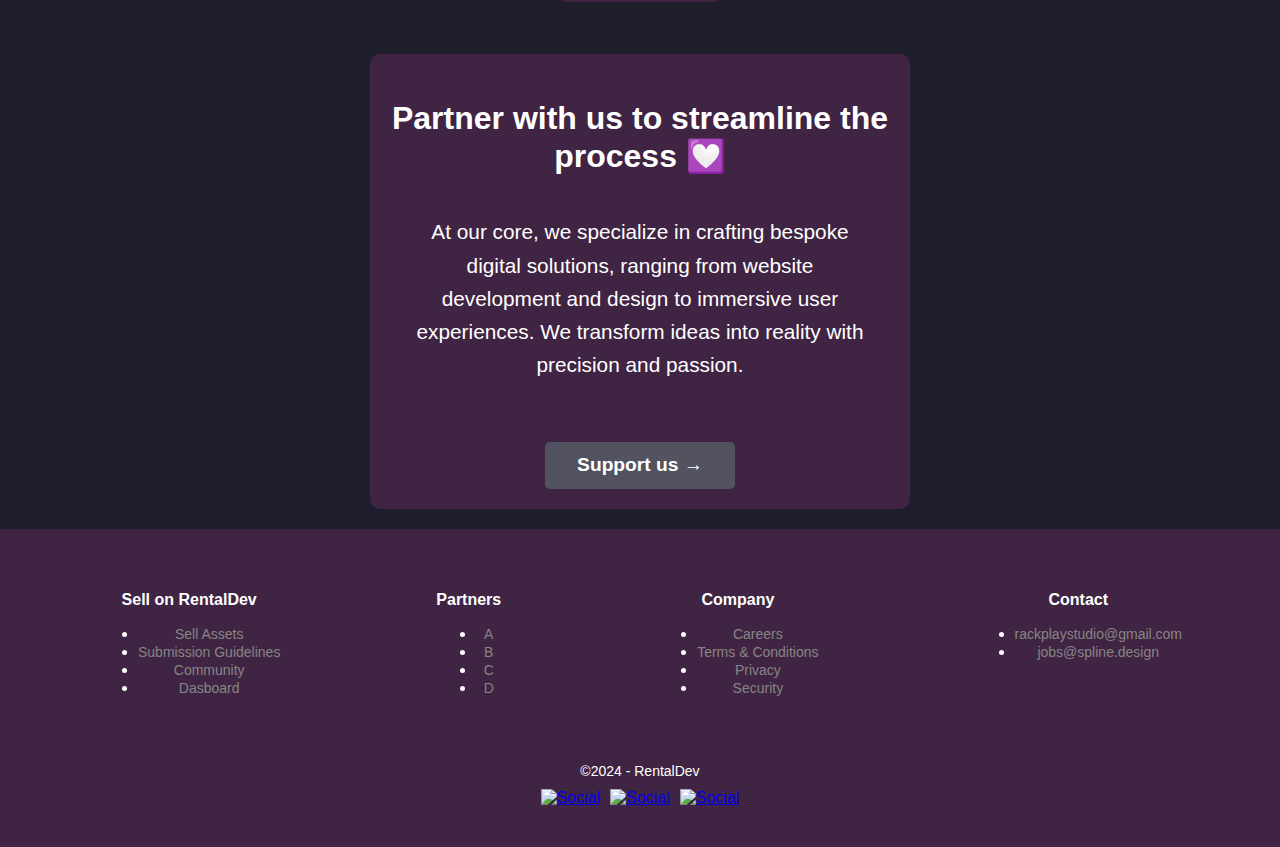
==== commit 8823c513: "add new section and button links" ====
--- a/index.html
+++ b/index.html
@@ -18,16 +18,15 @@
                 <span></span>
             </div>
             <ul class="nav-menu">
-                <li><a href="#">Product</a></li>
+                <li><a href="https://rentaldevstore.gumroad.com">Product</a></li>
                 <li><a href="#">Resources</a></li>
                 <li><a href="#">Community</a></li>
                 <li><a href="#">Customers</a></li>
-                <li><a href="#">Pricing</a></li>
             </ul>
             <div class="auth-buttons">
                 <button class="login-btn">Log In</button>
                 <p class="slash">/</p>
-                <button class="signUp-btn">Sign Up</button>
+                <button class="signUp-btn" >Sign Up</button>
             </div>
         </nav>
     </header>
@@ -48,10 +47,13 @@
                 <li>Real-time</li>
                 <li>Collaborative</li>
             </ul>
-            <button class="cta-btn">Get started — it's free →</button>
+            <a href="https://rentaldevstore.gumroad.com">
+                <button class="cta-btn">Browse — all assets →</button>
+            </a>
         </div>
         <!-- <p class="hint">Press and drag to orbit</p> -->
     </section>
+
 <!-- Forms -->
     <section class="form-section">
         <div class="form-container">
@@ -80,7 +82,7 @@
             <img src="Images/Screenshot 2024-12-22 235912.png" alt="pc">
         </div>
     </section>
-
+<!-- It's Free -->
     <section id="who-we-are" class="info-section">
         <div class="LeftImage">
             <!-- <spline-viewer
@@ -96,10 +98,10 @@
             </p>
         </div>
     </section>
-    
+<!-- High Quality     -->
     <section id="what-we-do" class="info-section2">
         <div class="container">
-            <h2>What We Do</h2>
+            <h2>High Quality</h2>
             <p>
                 At our core, we specialize in crafting bespoke digital solutions, ranging from website development and design to immersive user experiences. We transform ideas into reality with precision and passion.
             </p>
@@ -112,11 +114,18 @@
             <img src="Images/Screenshot 2024-12-22 235912.png" alt="pc">
         </div>
     </section>
-    
-
+<!-- About Section -->
+    <section id="About" class="about-section">
+        <div class="container">
+            <h2>About RentalDEV</h2>
+            <p>
+                At our core, we specialize in crafting bespoke digital solutions, ranging from website development and design to immersive user experiences. We transform ideas into reality with precision and passion.
+            </p>
+        </div>
+    </section>
 <!-- Cards -->
     <section class="examples-section">
-        <h1 >Explore the latest examples</h1>
+        <h1 >Explore the latest category</h1>
         <p class="cardsDiscription">Try remixing a 3D design by opening it.</p>
         <div class="examples-container">
             <div class="example-card">
@@ -137,9 +146,22 @@
             </div>
             <!-- Add more example cards as needed -->
         </div>
-        <button class="explore-btn">Explore → </button>
-    </section>
-
+        <a href="https://rentaldevstore.gumroad.com">
+            <button class="explore-btn">Explore → </button>
+        </a>
+    </section>
+
+<!-- Support -->
+    <section id="Support" class="support-section">
+        <div class="container">
+            <h2>Partner with us to streamline the process 💟</h2>
+            <p>
+                At our core, we specialize in crafting bespoke digital solutions, ranging from website development and design to immersive user experiences. We transform ideas into reality with precision and passion.
+            </p>
+            <button class="support-btn">Support us →</button>
+        </div>
+    </section>
+    
 <!-- Footer -->
     <footer>
         <div class="footer-container">
--- a/style.css
+++ b/style.css
@@ -298,7 +298,7 @@
 .info-section h2 {
     text-align: center;
     font-size: 2rem;
-    color: #612a5a; /* Add your theme color */
+    color: #ffffff; /* Add your theme color */
     margin-bottom: 20px;
     text-transform: uppercase; 
     padding-top: 20px;
@@ -341,7 +341,7 @@
 .info-section2 h2{
     text-align: center;
     font-size: 2rem;
-    color: #612a5a; /* Add your theme color */
+    color: #ffffff; /* Add your theme color */
     margin-bottom: 20px;
     text-transform: uppercase;
     padding-top: 20px;
@@ -355,7 +355,41 @@
     padding-bottom: 20px;
 }
 
-
+.about-section{
+    display: flex;
+    align-items: center; /* Centers items vertically */
+    justify-content: space-between; /* Adds space between text and image */
+    padding: 20px;
+    margin-left: 350px;
+    margin-right: 350px;
+
+    .container{
+        max-width: 40%;
+        max-width: 100%;
+        background-color: #612a5a83;
+        border-radius: 10px;
+        margin: 0 auto;
+        
+    }
+}
+
+.about-section h2{
+    text-align: center;
+    font-size: 2rem;
+    color: #ffffff; /* Add your theme color */
+    margin-bottom: 20px;
+    /* text-transform: uppercase; */
+    padding-top: 20px;
+}
+
+.about-section p{
+    font-size: 20.8px;
+    line-height: 1.6;
+    color: #ffffff;
+    margin: 40px; 
+    padding-bottom: 20px;
+    text-align: center;
+}
 
 /* Add media query for responsiveness */
 @media (max-width: 768px) {
@@ -368,6 +402,55 @@
     }
 }
 
+.support-section{
+    display: flex;
+    align-items: center; /* Centers items vertically */
+    justify-content: space-between; /* Adds space between text and image */
+    padding: 20px;
+    margin-left: 350px;
+    margin-right: 350px;
+
+    .container{
+        max-width: 40%;
+        max-width: 100%;
+        background-color: #612a5a83;
+        border-radius: 10px;
+        margin: 0 auto;
+        text-align: center;
+    }
+}
+
+.support-btn{
+    padding: 0.8rem 2rem;
+    background-color: #525261;
+    border: none;
+    color: white;
+    border-radius: 5px;
+    font-size: 1.2rem;
+    cursor: pointer;
+    transition: background-color 0.3s ease;
+    /* margin-top: 20px; */
+    position: relative;
+    margin-bottom: 20px;
+}
+
+.support-section h2{
+    text-align: center;
+    font-size: 2rem;
+    color: #ffffff; /* Add your theme color */
+    margin-bottom: 20px;
+    /* text-transform: uppercase; */
+    padding-top: 20px;
+}
+
+.support-section p{
+    font-size: 20.8px;
+    line-height: 1.6;
+    color: #ffffff;
+    margin: 40px; 
+    padding-bottom: 20px;
+    text-align: center;
+}
 
 /* Examples Section */
 .examples-section {
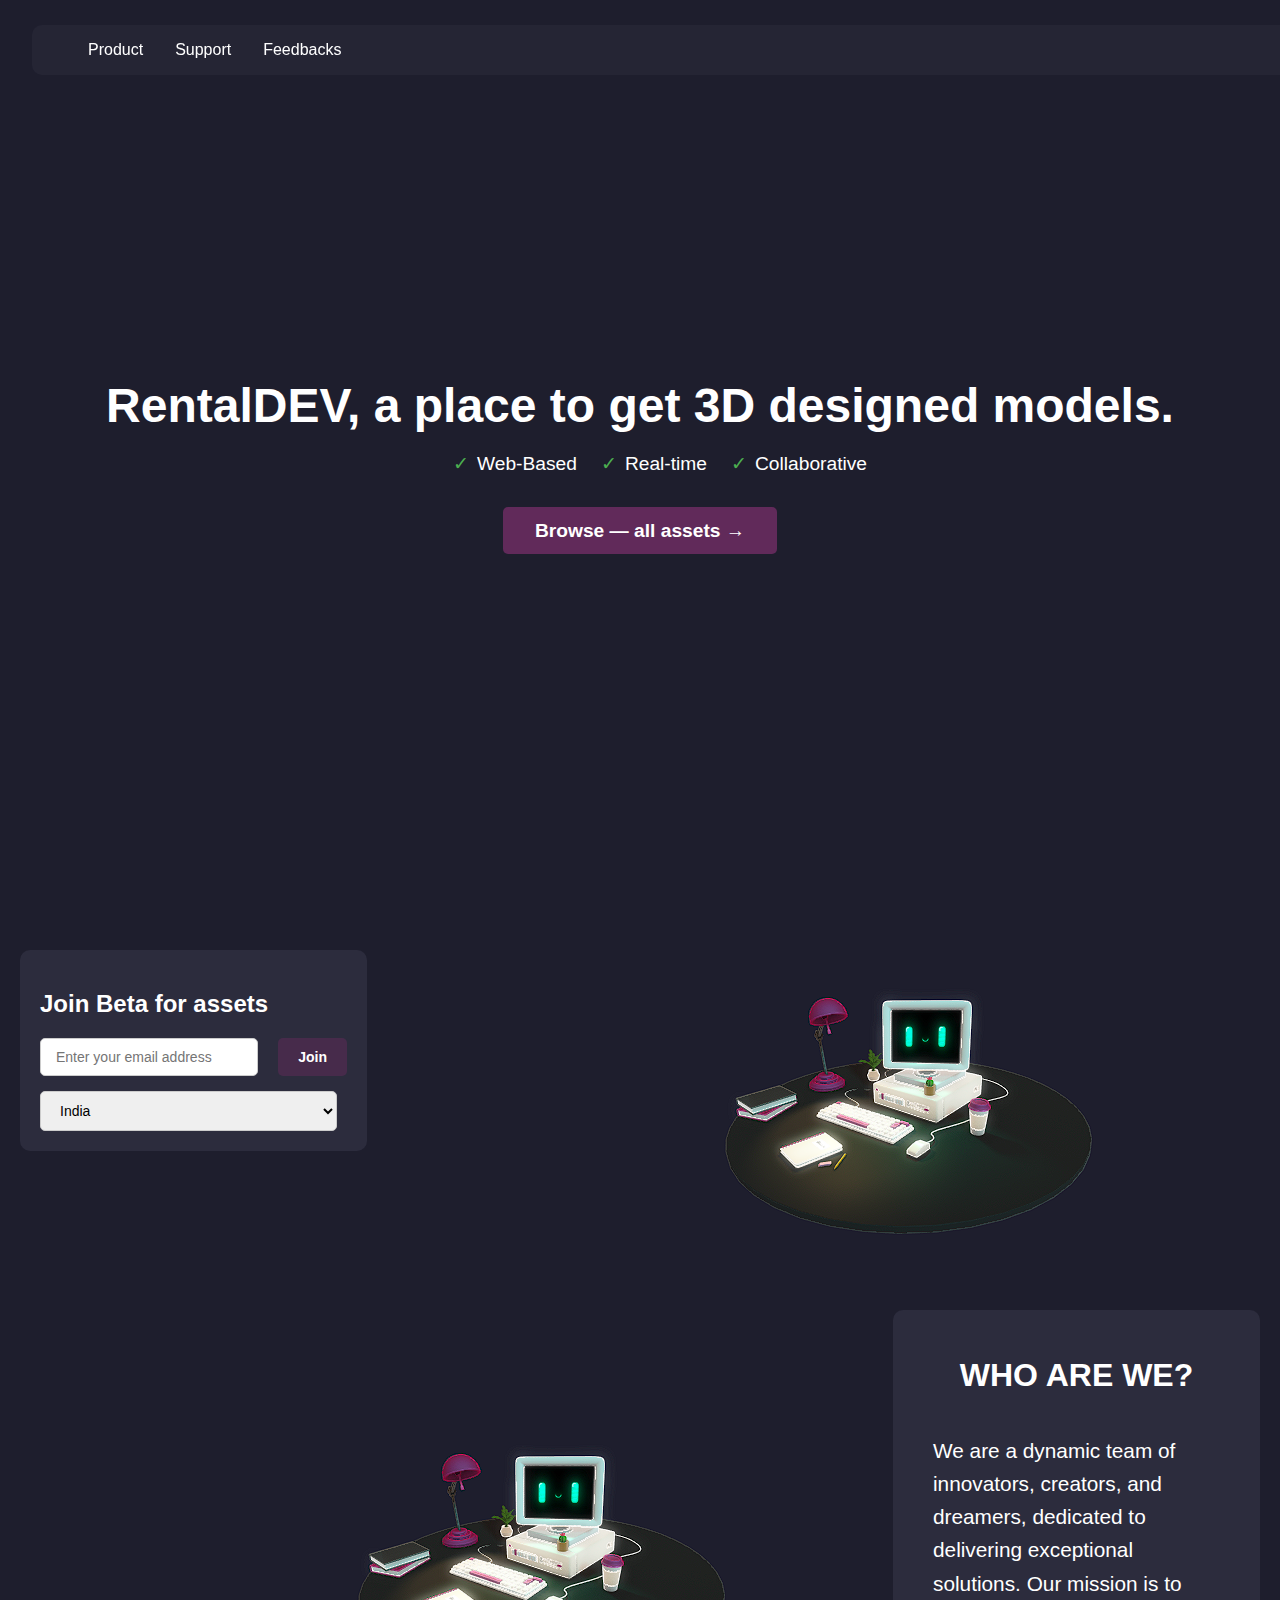
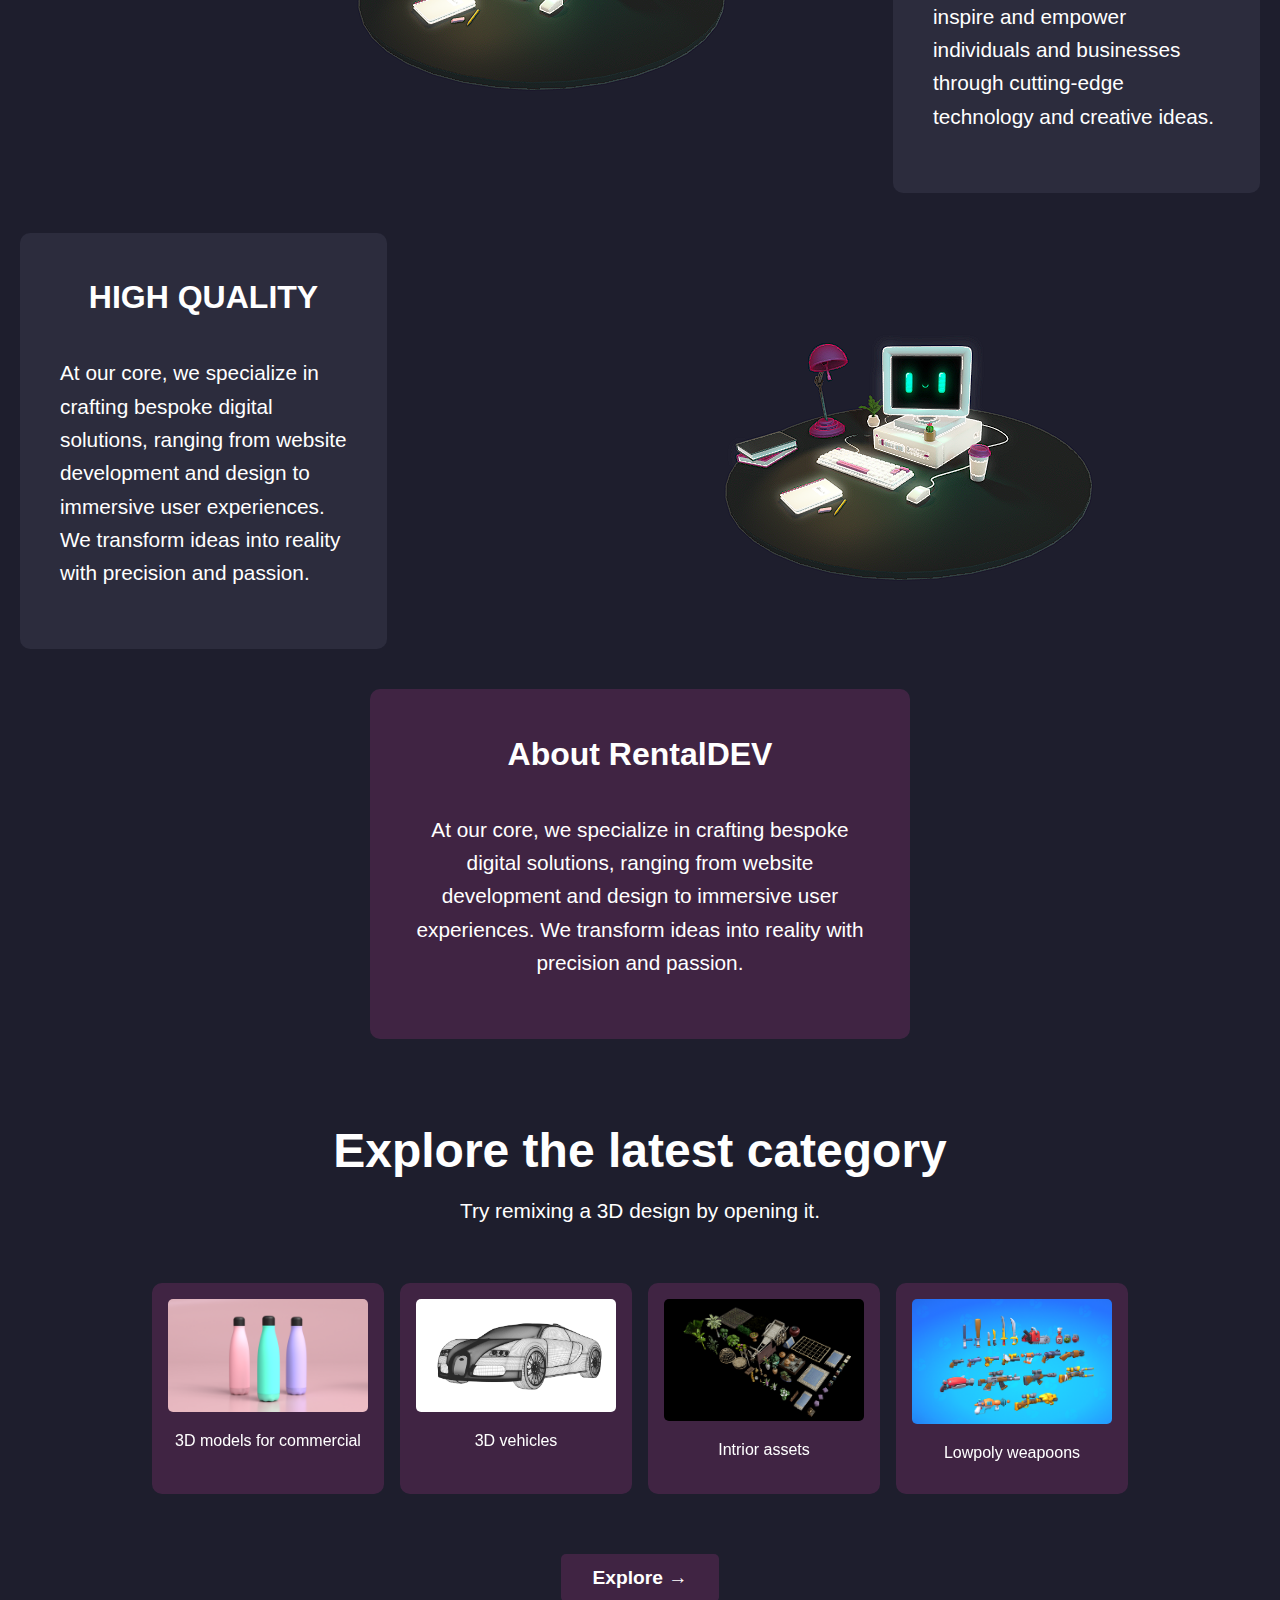
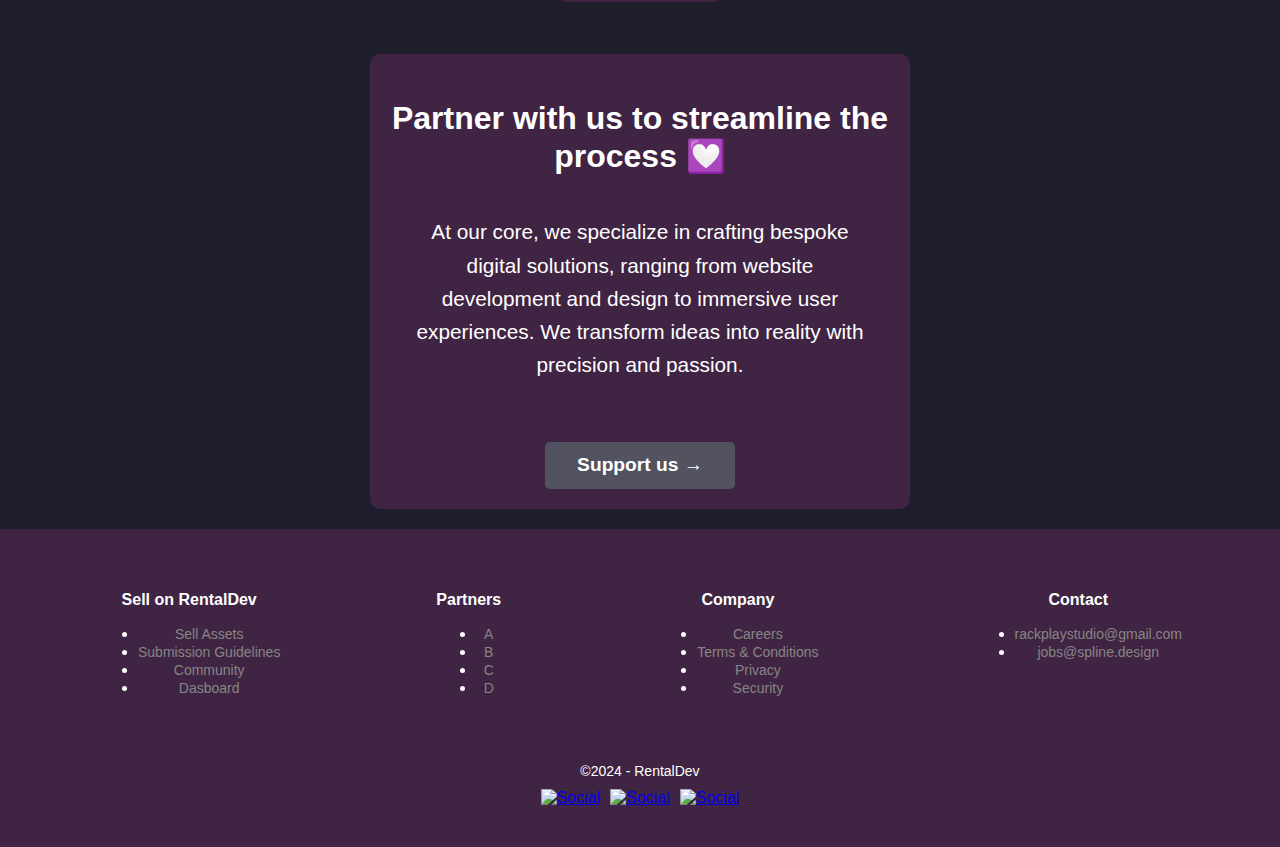
==== commit e4fee80e: "updated navbar and background" ====
--- a/index.html
+++ b/index.html
@@ -19,14 +19,14 @@
             </div>
             <ul class="nav-menu">
                 <li><a href="https://rentaldevstore.gumroad.com">Product</a></li>
-                <li><a href="#">Resources</a></li>
-                <li><a href="#">Community</a></li>
-                <li><a href="#">Customers</a></li>
+                <!-- <li><a href="#">Resources</a></li> -->
+                <li><a href="#">Support</a></li>
+                <li><a href="#">Feedbacks</a></li>
             </ul>
             <div class="auth-buttons">
-                <button class="login-btn">Log In</button>
+                <!-- <button class="login-btn">Log In</button>
                 <p class="slash">/</p>
-                <button class="signUp-btn" >Sign Up</button>
+                <button class="signUp-btn" >Sign Up</button> -->
             </div>
         </nav>
     </header>
@@ -35,7 +35,7 @@
     <section class="hero-section">
         <!-- Spline Viewer -->
         <spline-viewer
-            url="https://prod.spline.design/7t56XCnEMOMOG2Kn/scene.splinecode"
+            url="https://prod.spline.design/IDPT7wknuhBPmy-1/scene.splinecode"
             id="spline-viewer"
         ></spline-viewer>
 
--- a/style.css
+++ b/style.css
@@ -24,13 +24,17 @@
     justify-content: space-between;
     align-items: center;
     position: fixed;
-    top: 0;
-    width: 100%;
+    top: 25px;
+    width: calc(100% - 2rem);
+    max-width: 1800px;
     z-index: 10;
+    background-color: #2c2c3d7e;
     backdrop-filter: blur(10px);
     border-radius: 10px; /* Optional: for rounded corners */
 
     padding: 0 1rem;
+    margin: 0 auto;
+
 }
 
 .nav-menu {
@@ -38,6 +42,7 @@
     display: flex;
     gap: 2rem;
     transition: max-height 0.3s ease;
+    /* backdrop-filter: blur(0px); */
 }
 
 .nav-menu a {
@@ -49,7 +54,7 @@
 }
 
 .nav-menu a:hover {
-    color: #ff7f50;
+    color: #a0118dd3;
 }
 
 /* Authentication Buttons */
@@ -57,7 +62,8 @@
     display: flex;
     align-items: center;
     gap: 1rem;
-    padding-right: 200px;
+
+    padding-right: 40px;
 }
 
 .login-btn,
@@ -74,7 +80,7 @@
 
 .login-btn:hover,
 .signUp-btn:hover {
-    background-color: #ff7f50;
+    background-color: #a0118dd3;
     color: white;
 }
 
@@ -99,21 +105,13 @@
     transition: 0.3s;
 }
 
-.nav-menu {
-    list-style: none;
-    display: flex;
-    gap: 2rem;
-    backdrop-filter: blur(25px);
-
-}
-
 .nav-menu.active {
     display: flex;
     flex-direction: column;
     position: absolute;
     top: 60px;
     right: 0;
-    background-color: #a0118c63;
+    background-color: #2c2c3d7e;
     width: 100%;
     padding: 1rem;
     backdrop-filter: blur(25px); /* Applies the blur */
